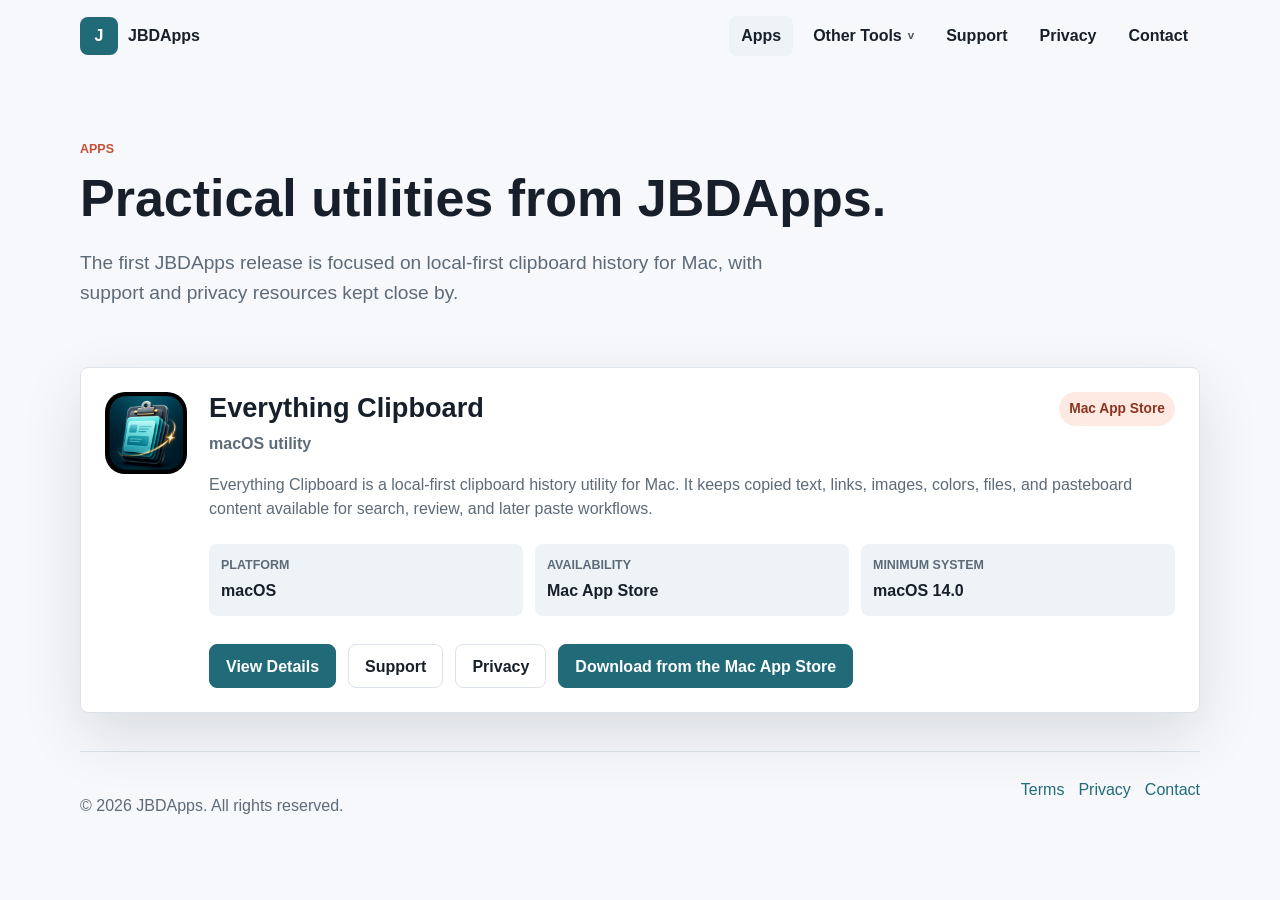
==== apps/index.html @ 42ae0c0b "Add Everything Clipboard App Store links" ====
<!doctype html>
<html lang="en">
  <head>
    <meta charset="utf-8">
    <meta name="viewport" content="width=device-width, initial-scale=1">
    <title>Apps | JBDApps</title>
    <meta name="description" content="Explore JBDApps software, including Everything Clipboard for macOS.">
    <link rel="canonical" href="https://jbdapps.com/apps/">
    <meta property="og:site_name" content="JBDApps">
    <meta property="og:type" content="website">
    <meta property="og:title" content="Apps | JBDApps">
    <meta property="og:description" content="Explore JBDApps software, including Everything Clipboard for macOS.">
    <meta property="og:url" content="https://jbdapps.com/apps/">
    <meta property="og:image" content="https://jbdapps.com/assets/images/everything-clipboard/raw-main-window.png">
    <meta name="twitter:card" content="summary_large_image">
    <meta name="twitter:title" content="Apps | JBDApps">
    <meta name="twitter:description" content="Explore JBDApps software, including Everything Clipboard for macOS.">
    <meta name="twitter:image" content="https://jbdapps.com/assets/images/everything-clipboard/raw-main-window.png">
    <link rel="apple-touch-icon" href="/assets/images/apple-touch-icon.png">
    <link rel="manifest" href="/site.webmanifest">
    <link rel="icon" href="/assets/images/favicon.png" type="image/png">
    <link rel="stylesheet" href="/assets/css/styles.css?v=20260701-polish-local">
  </head>
  <body>
    <header class="site-header">
      <a class="brand" href="/"><span class="brand-mark" aria-hidden="true">J</span><span>JBDApps</span></a>
      <button class="nav-toggle" type="button" aria-expanded="false" aria-controls="site-nav"><span class="nav-toggle-bars" aria-hidden="true"></span><span class="visually-hidden">Menu</span></button>
      <nav class="site-nav" id="site-nav" aria-label="Primary navigation">
        <a href="/apps/" aria-current="page">Apps</a>
        <div class="nav-dropdown">
          <button class="nav-dropdown-trigger" type="button" aria-expanded="false">
            Other Tools
          </button>
          <div class="nav-dropdown-panel" aria-label="Other tools submenu">
            <a href="/other-tools/">AppleScript</a>
          </div>
        </div>
        <a href="/support/">Support</a>
        <a href="/privacy/">Privacy</a>
        <a href="/contact/">Contact</a>
      </nav>
    </header>

    <main>
      <section class="page-heading compact-heading">
        <p class="eyebrow">Apps</p>
        <h1>Practical utilities from JBDApps.</h1>
        <p class="lead">The first JBDApps release is focused on local-first clipboard history for Mac, with support and privacy resources kept close by.</p>
      </section>

      <section class="section app-list" aria-label="App listings">
        <article class="app-card">
          <img src="/assets/images/everything-clipboard-icon.png" alt="Everything Clipboard app icon" class="app-icon" width="82" height="82">
          <div class="app-card-body">
            <div class="app-card-heading">
              <div>
                <h2><a href="/apps/everything-clipboard/">Everything Clipboard</a></h2>
                <p class="platform">macOS utility</p>
              </div>
              <span class="status-pill">Mac App Store</span>
            </div>
            <p>Everything Clipboard is a local-first clipboard history utility for Mac. It keeps copied text, links, images, colors, files, and pasteboard content available for search, review, and later paste workflows.</p>
            <dl class="metadata">
              <div><dt>Platform</dt><dd>macOS</dd></div>
              <div><dt>Availability</dt><dd>Mac App Store</dd></div>
              <div><dt>Minimum system</dt><dd>macOS 14.0</dd></div>
            </dl>
            <div class="card-actions">
              <a class="button primary" href="/apps/everything-clipboard/">View Details</a>
              <a class="button secondary" href="/support/">Support</a>
              <a class="button secondary" href="/privacy/">Privacy</a>
              <a class="button primary" href="https://apps.apple.com/us/app/everything-clipboard/id6784394264?mt=12">Download from the Mac App Store</a>
            </div>
          </div>
        </article>
      </section>
    </main>

    <footer class="site-footer">
      <p>&copy; 2026 JBDApps. All rights reserved.</p>
      <div><a href="/terms/">Terms</a><a href="/privacy/">Privacy</a><a href="/contact/">Contact</a></div>
    </footer>
    <script src="/assets/js/main.js?v=20260701-polish-local"></script>
  </body>
</html>
---- assets/css/styles.css ----
:root {
  color-scheme: light dark;
  --bg: #f7f8fb;
  --surface: #ffffff;
  --surface-strong: #eef3f8;
  --text: #17202a;
  --muted: #5d6b78;
  --line: #dce3ea;
  --brand: #216b78;
  --brand-strong: #164e5a;
  --accent: #c64f35;
  --accent-soft: #ffe9e3;
  --shadow: 0 22px 60px rgba(20, 35, 45, 0.13);
  --radius: 8px;
  --max: 1120px;
}

* {
  box-sizing: border-box;
}

html {
  min-width: 320px;
  text-size-adjust: 100%;
}

body {
  margin: 0;
  background: var(--bg);
  color: var(--text);
  font-family: -apple-system, BlinkMacSystemFont, "Segoe UI", sans-serif;
  line-height: 1.55;
}

a {
  color: var(--brand);
  text-decoration: none;
}

a:hover {
  text-decoration: underline;
}

img {
  max-width: 100%;
  display: block;
}

.site-header,
.site-footer {
  width: min(var(--max), calc(100% - 32px));
  margin: 0 auto;
}

.site-header {
  min-height: 72px;
  display: flex;
  align-items: center;
  justify-content: space-between;
  gap: 24px;
}

.brand {
  display: inline-flex;
  align-items: center;
  gap: 10px;
  color: var(--text);
  font-weight: 700;
}

.brand:hover {
  text-decoration: none;
}

.brand-mark,
.card-icon,
.app-icon.placeholder {
  display: inline-grid;
  place-items: center;
  width: 38px;
  height: 38px;
  border-radius: var(--radius);
  background: var(--brand);
  color: #fff;
  font-weight: 800;
}

.site-nav {
  display: flex;
  align-items: center;
  gap: 8px;
}

.nav-dropdown {
  display: inline-flex;
  align-items: center;
  position: relative;
}

.nav-dropdown-trigger {
  border: 0;
  background: transparent;
  display: inline-flex;
  align-items: center;
  gap: 6px;
  min-height: 40px;
  padding: 8px 12px;
  border-radius: var(--radius);
  color: var(--text);
  font: inherit;
  font-weight: 600;
  line-height: 1.55;
  cursor: pointer;
  user-select: none;
}

.nav-dropdown-trigger::after {
  content: "v";
  font-size: 0.72em;
  line-height: 1;
  opacity: 0.75;
}

.nav-dropdown-trigger:hover,
.nav-dropdown-trigger:focus-visible,
.nav-dropdown.is-open .nav-dropdown-trigger,
.nav-dropdown:focus-within .nav-dropdown-trigger {
  background: var(--surface-strong);
  text-decoration: none;
}

.nav-dropdown-panel {
  position: absolute;
  top: calc(100% + 10px);
  left: 0;
  display: none;
  min-width: 220px;
  padding: 10px;
  border: 1px solid var(--line);
  border-radius: var(--radius);
  background: var(--surface);
  box-shadow: var(--shadow);
  z-index: 10;
}

.nav-dropdown:hover .nav-dropdown-panel,
.nav-dropdown:focus-within .nav-dropdown-panel,
.nav-dropdown.is-open .nav-dropdown-panel {
  display: grid;
}

.nav-dropdown-panel a {
  padding: 10px 12px;
  border-radius: var(--radius);
  color: var(--text);
  font-weight: 600;
  white-space: nowrap;
}

.nav-dropdown-panel a:hover,
.nav-dropdown-panel a[aria-current="page"] {
  background: var(--surface-strong);
  text-decoration: none;
}

.site-nav a {
  color: var(--text);
  padding: 8px 12px;
  border-radius: var(--radius);
  font-weight: 600;
}

.site-nav a:hover,
.site-nav a[aria-current="page"] {
  background: var(--surface-strong);
  text-decoration: none;
}

.nav-toggle {
  display: none;
}

.hero,
.page-heading,
.section,
.legal-page {
  width: min(var(--max), calc(100% - 32px));
  margin: 0 auto;
}

.hero {
  min-height: min(720px, calc(100vh - 72px));
  display: grid;
  grid-template-columns: minmax(0, 1fr) minmax(320px, 0.86fr);
  align-items: center;
  gap: 48px;
  padding: 76px 0 48px;
}

.hero h1,
.page-heading h1 {
  margin: 0;
  max-width: 780px;
  font-size: clamp(2.5rem, 8vw, 5.5rem);
  line-height: 0.98;
  letter-spacing: 0;
}

.lead {
  max-width: 720px;
  margin: 22px 0 0;
  color: var(--muted);
  font-size: 1.2rem;
}

.eyebrow {
  margin: 0 0 12px;
  color: var(--accent);
  font-size: 0.78rem;
  font-weight: 800;
  letter-spacing: 0;
  text-transform: uppercase;
}

.hero-actions,
.card-actions {
  display: flex;
  flex-wrap: wrap;
  gap: 12px;
  margin-top: 28px;
}

.button {
  display: inline-flex;
  align-items: center;
  justify-content: center;
  min-height: 44px;
  padding: 10px 16px;
  border-radius: var(--radius);
  border: 1px solid var(--line);
  font-weight: 700;
  line-height: 1.2;
}

.button:hover {
  text-decoration: none;
}

.button.primary {
  border-color: var(--brand);
  background: var(--brand);
  color: #fff;
}

.button.secondary {
  background: var(--surface);
  color: var(--text);
}

.button.disabled {
  color: var(--muted);
  background: var(--surface-strong);
}

.hero-visual {
  display: flex;
  justify-content: center;
}

.device-panel,
.feature-card,
.app-card,
.contact-panel,
.note-box,
.faq details,
.callout {
  border: 1px solid var(--line);
  border-radius: var(--radius);
  background: var(--surface);
  box-shadow: var(--shadow);
}

.device-panel {
  width: min(100%, 430px);
  padding: 18px;
}

.panel-topline {
  display: flex;
  gap: 7px;
  padding-bottom: 26px;
}

.panel-topline span {
  width: 11px;
  height: 11px;
  border-radius: 999px;
  background: var(--line);
}

.panel-content {
  display: flex;
  align-items: center;
  gap: 18px;
  padding: 28px;
  border-radius: var(--radius);
  background: linear-gradient(135deg, #f5fbfc, #fff4ef);
}

.preview-icon,
.app-icon {
  width: 82px;
  height: 82px;
  border-radius: 20px;
  object-fit: cover;
}

.panel-title {
  margin: 0;
  font-size: 1.3rem;
  font-weight: 800;
}

.panel-subtitle {
  margin: 4px 0 0;
  color: var(--muted);
}

.panel-list {
  display: grid;
  gap: 10px;
  margin-top: 18px;
}

.panel-list span {
  padding: 12px;
  border-radius: var(--radius);
  background: var(--surface-strong);
  font-weight: 700;
}

.section {
  padding: 38px 0;
}

.intro-grid,
.two-column {
  display: grid;
  grid-template-columns: repeat(3, minmax(0, 1fr));
  gap: 18px;
}

.two-column {
  grid-template-columns: repeat(2, minmax(0, 1fr));
}

.feature-card {
  display: block;
  padding: 24px;
  color: var(--text);
}

.feature-card:hover {
  transform: translateY(-2px);
  text-decoration: none;
}

.feature-card h2,
.app-card h2,
.contact-panel h2,
.note-box h2,
.faq h2,
.callout h2,
.legal-page h2 {
  margin: 14px 0 8px;
  line-height: 1.15;
  letter-spacing: 0;
}

.feature-card p,
.app-card p,
.contact-panel p,
.note-box p,
.legal-page p {
  color: var(--muted);
}

.callout {
  display: flex;
  align-items: center;
  justify-content: space-between;
  gap: 24px;
  padding: 28px;
  margin-bottom: 42px;
}

.callout h2 {
  max-width: 820px;
  margin: 0;
  font-size: clamp(1.4rem, 4vw, 2.2rem);
}

.page-heading {
  padding: 68px 0 22px;
}

.compact-heading h1 {
  max-width: none;
  font-size: clamp(2rem, 4.2vw, 3.25rem);
  line-height: 1.05;
}

.app-list {
  display: grid;
  gap: 18px;
}

.app-card {
  display: grid;
  grid-template-columns: auto minmax(0, 1fr);
  gap: 22px;
  padding: 24px;
}

.app-card.muted {
  box-shadow: none;
}

.app-card-heading {
  display: flex;
  align-items: flex-start;
  justify-content: space-between;
  gap: 18px;
}

.app-card h2 {
  margin-top: 0;
  font-size: 1.7rem;
}

.app-card h2 a {
  color: var(--text);
}

.app-card h2 a:hover {
  color: var(--brand);
}

.platform {
  margin: 0;
  font-weight: 700;
}

.status-pill {
  display: inline-flex;
  align-items: center;
  min-height: 32px;
  padding: 6px 10px;
  border-radius: 999px;
  background: var(--accent-soft);
  color: #89351f;
  font-size: 0.86rem;
  font-weight: 800;
  white-space: nowrap;
}

.metadata {
  display: grid;
  grid-template-columns: repeat(3, minmax(0, 1fr));
  gap: 12px;
  margin: 22px 0 0;
}

.metadata div {
  padding: 12px;
  border-radius: var(--radius);
  background: var(--surface-strong);
}

.metadata dt {
  color: var(--muted);
  font-size: 0.78rem;
  font-weight: 800;
  text-transform: uppercase;
}

.metadata dd {
  margin: 4px 0 0;
  font-weight: 700;
}

.check-list {
  padding-left: 20px;
}

.check-list li {
  margin: 7px 0;
}

.faq {
  display: grid;
  gap: 12px;
}

.faq details {
  padding: 18px;
  box-shadow: none;
}

.faq summary {
  cursor: pointer;
  font-weight: 800;
}

.contact-panel {
  display: grid;
  grid-template-columns: 1.1fr 0.9fr;
  gap: 18px;
  padding: 28px;
}

.email-link {
  overflow-wrap: anywhere;
  font-size: clamp(1.45rem, 6vw, 2.6rem);
  font-weight: 800;
}

.note-box {
  padding: 20px;
  box-shadow: none;
  background: var(--surface-strong);
}

.legal-page {
  max-width: 860px;
  padding: 68px 0;
}

.legal-page h1 {
  margin: 0;
  font-size: clamp(2.2rem, 7vw, 4rem);
  line-height: 1;
}

.legal-page h2 {
  margin-top: 34px;
}

.app-hero {
  width: min(var(--max), calc(100% - 32px));
  margin: 0 auto;
  display: grid;
  grid-template-columns: minmax(0, 1.1fr) minmax(300px, 0.9fr);
  align-items: center;
  gap: 48px;
  padding: 68px 0 40px;
}

.app-hero h1 {
  margin: 0;
  max-width: 760px;
  font-size: clamp(3rem, 8vw, 6.25rem);
  line-height: 0.95;
  letter-spacing: 0;
}

.app-hero-media {
  display: grid;
  gap: 22px;
  justify-items: center;
}

.product-icon {
  width: min(190px, 52vw);
  height: min(190px, 52vw);
  aspect-ratio: 1;
  border-radius: 42px;
  object-fit: cover;
  box-shadow: var(--shadow);
}

.app-facts {
  width: 100%;
  display: grid;
  grid-template-columns: repeat(2, minmax(0, 1fr));
  gap: 12px;
  margin: 0;
}

.app-facts div {
  border: 1px solid var(--line);
  border-radius: var(--radius);
  background: var(--surface);
}

.app-facts div {
  padding: 14px;
}

.app-facts dt {
  color: var(--muted);
  font-size: 0.78rem;
  font-weight: 800;
  text-transform: uppercase;
}

.app-facts dd {
  margin: 4px 0 0;
  font-weight: 800;
}

.section-heading {
  margin-bottom: 20px;
}

.section-heading h2,
.product-copy h2,
.feature-panel h2 {
  margin: 0;
  max-width: 780px;
  font-size: clamp(1.8rem, 5vw, 3rem);
  line-height: 1.05;
  letter-spacing: 0;
}

.screenshot-carousel {
  border: 1px solid var(--line);
  border-radius: var(--radius);
  background: var(--surface);
  box-shadow: var(--shadow);
  overflow: hidden;
}

.carousel-viewport {
  position: relative;
  background: var(--surface-strong);
}

.carousel-image-button {
  display: block;
  width: 100%;
  padding: 0;
  border: 0;
  background: transparent;
  cursor: zoom-in;
}

.carousel-image-button:focus-visible {
  outline: 3px solid var(--brand);
  outline-offset: -6px;
}

.carousel-image-button img {
  width: 100%;
  aspect-ratio: 16 / 5;
  object-fit: contain;
}

.carousel-control {
  position: absolute;
  top: 50%;
  display: inline-grid;
  place-items: center;
  width: 46px;
  height: 46px;
  border: 1px solid color-mix(in srgb, var(--surface) 70%, transparent);
  border-radius: 999px;
  background: color-mix(in srgb, var(--surface) 88%, transparent);
  color: var(--text);
  font: inherit;
  font-size: 2rem;
  font-weight: 700;
  line-height: 1;
  box-shadow: 0 12px 30px rgba(0, 0, 0, 0.18);
  cursor: pointer;
  transform: translateY(-50%);
}

.carousel-control:hover,
.carousel-control:focus-visible {
  background: var(--surface);
}

.carousel-control.previous {
  left: 16px;
}

.carousel-control.next {
  right: 16px;
}

.carousel-copy {
  padding: 16px 18px 8px;
}

.carousel-count {
  margin: 0 0 6px;
  color: var(--accent);
  font-size: 0.78rem;
  font-weight: 800;
  text-transform: uppercase;
}

.carousel-caption {
  min-height: 3.1em;
  margin: 0;
  color: var(--muted);
  font-weight: 700;
}

.carousel-dots {
  display: flex;
  flex-wrap: wrap;
  gap: 8px;
  padding: 12px 18px 18px;
}

.carousel-dots button {
  width: 12px;
  height: 12px;
  padding: 0;
  border: 0;
  border-radius: 999px;
  background: var(--line);
  cursor: pointer;
}

.carousel-dots button[aria-current="true"] {
  width: 32px;
  background: var(--brand);
}

.lightbox[hidden] {
  display: none;
}

.lightbox {
  position: fixed;
  inset: 0;
  z-index: 100;
  display: grid;
  place-items: center;
  padding: 24px;
  background: rgba(0, 0, 0, 0.78);
}

.lightbox-panel {
  position: relative;
  width: min(1200px, 100%);
  max-height: calc(100vh - 48px);
  display: grid;
  gap: 12px;
}

.lightbox-panel img {
  width: 100%;
  max-height: calc(100vh - 130px);
  object-fit: contain;
  border-radius: var(--radius);
  background: #000;
  box-shadow: 0 28px 80px rgba(0, 0, 0, 0.42);
}

.lightbox-panel p {
  margin: 0;
  color: #fff;
  font-weight: 700;
}

.lightbox-close {
  justify-self: end;
  display: inline-grid;
  place-items: center;
  width: 44px;
  height: 44px;
  border: 1px solid rgba(255, 255, 255, 0.45);
  border-radius: 999px;
  background: rgba(0, 0, 0, 0.46);
  color: #fff;
  font: inherit;
  font-size: 1.9rem;
  line-height: 1;
  cursor: pointer;
}

.product-copy,
.feature-panel {
  display: grid;
  gap: 24px;
}

.copy-columns,
.feature-list-grid {
  display: grid;
  grid-template-columns: repeat(2, minmax(0, 1fr));
  gap: 24px;
}

.copy-columns p {
  margin: 0;
  color: var(--muted);
  font-size: 1.08rem;
}

.feature-list-grid .check-list {
  margin: 0;
}

.product-sections .feature-card:hover {
  transform: none;
}

.effective-date {
  font-weight: 800;
}

.site-footer {
  display: flex;
  justify-content: space-between;
  gap: 20px;
  padding: 26px 0 36px;
  border-top: 1px solid var(--line);
  color: var(--muted);
}

.site-footer div {
  display: flex;
  gap: 14px;
}

.visually-hidden {
  position: absolute;
  width: 1px;
  height: 1px;
  padding: 0;
  margin: -1px;
  overflow: hidden;
  clip: rect(0, 0, 0, 0);
  white-space: nowrap;
  border: 0;
}

@media (max-width: 760px) {
  .site-header {
    min-height: 64px;
    position: relative;
  }

  .nav-toggle {
    display: inline-grid;
    place-items: center;
    width: 44px;
    height: 44px;
    border: 1px solid var(--line);
    border-radius: var(--radius);
    background: var(--surface);
  }

  .nav-toggle-bars,
  .nav-toggle-bars::before,
  .nav-toggle-bars::after {
    display: block;
    width: 18px;
    height: 2px;
    background: var(--text);
    content: "";
  }

  .nav-toggle-bars::before {
    transform: translateY(-6px);
  }

  .nav-toggle-bars::after {
    transform: translateY(4px);
  }

  .site-nav {
    position: absolute;
    top: 58px;
    right: 0;
    left: 0;
    display: none;
    flex-direction: column;
    align-items: stretch;
    padding: 10px;
    border: 1px solid var(--line);
    border-radius: var(--radius);
    background: var(--surface);
    box-shadow: var(--shadow);
    z-index: 5;
  }

  .site-nav.is-open {
    display: flex;
  }

  .nav-dropdown {
    display: block;
    width: 100%;
  }

  .nav-dropdown-trigger {
    width: 100%;
    justify-content: space-between;
  }

  .nav-dropdown-panel {
    position: static;
    min-width: 0;
    margin-top: 8px;
    padding: 8px;
    box-shadow: none;
  }

  .hero,
  .app-hero,
  .intro-grid,
  .two-column,
  .contact-panel,
  .copy-columns,
  .feature-list-grid {
    grid-template-columns: 1fr;
  }

  .app-hero {
    gap: 30px;
    padding-top: 38px;
  }

  .app-facts {
    grid-template-columns: 1fr;
  }

  .hero {
    min-height: auto;
    gap: 34px;
    padding-top: 38px;
  }

  .app-card,
  .app-card-heading,
  .callout,
  .site-footer {
    display: block;
  }

  .app-icon {
    margin-bottom: 18px;
  }

  .metadata {
    grid-template-columns: 1fr;
  }

  .status-pill,
  .callout .button {
    margin-top: 14px;
  }

  .carousel-control {
    width: 40px;
    height: 40px;
    font-size: 1.7rem;
  }

  .carousel-control.previous {
    left: 10px;
  }

  .carousel-control.next {
    right: 10px;
  }

  .carousel-caption {
    min-height: 4.65em;
  }

  .lightbox {
    padding: 14px;
  }

  .site-footer div {
    margin-top: 10px;
  }
}

@media (prefers-reduced-motion: reduce) {
  *,
  *::before,
  *::after {
    scroll-behavior: auto !important;
  }

  .feature-card:hover {
    transform: none;
  }
}

@media (prefers-color-scheme: dark) {
  :root {
    --bg: #121619;
    --surface: #1b2227;
    --surface-strong: #263038;
    --text: #f2f6f8;
    --muted: #b3c0c9;
    --line: #34414a;
    --brand: #6db8c7;
    --brand-strong: #92d5e0;
    --accent: #ffad8e;
    --accent-soft: #4c2a22;
    --shadow: 0 22px 60px rgba(0, 0, 0, 0.28);
  }

  .button.primary {
    color: #102024;
  }

  .panel-content {
    background: linear-gradient(135deg, #243640, #3a2822);
  }

  .status-pill {
    color: #ffd7ca;
  }
}
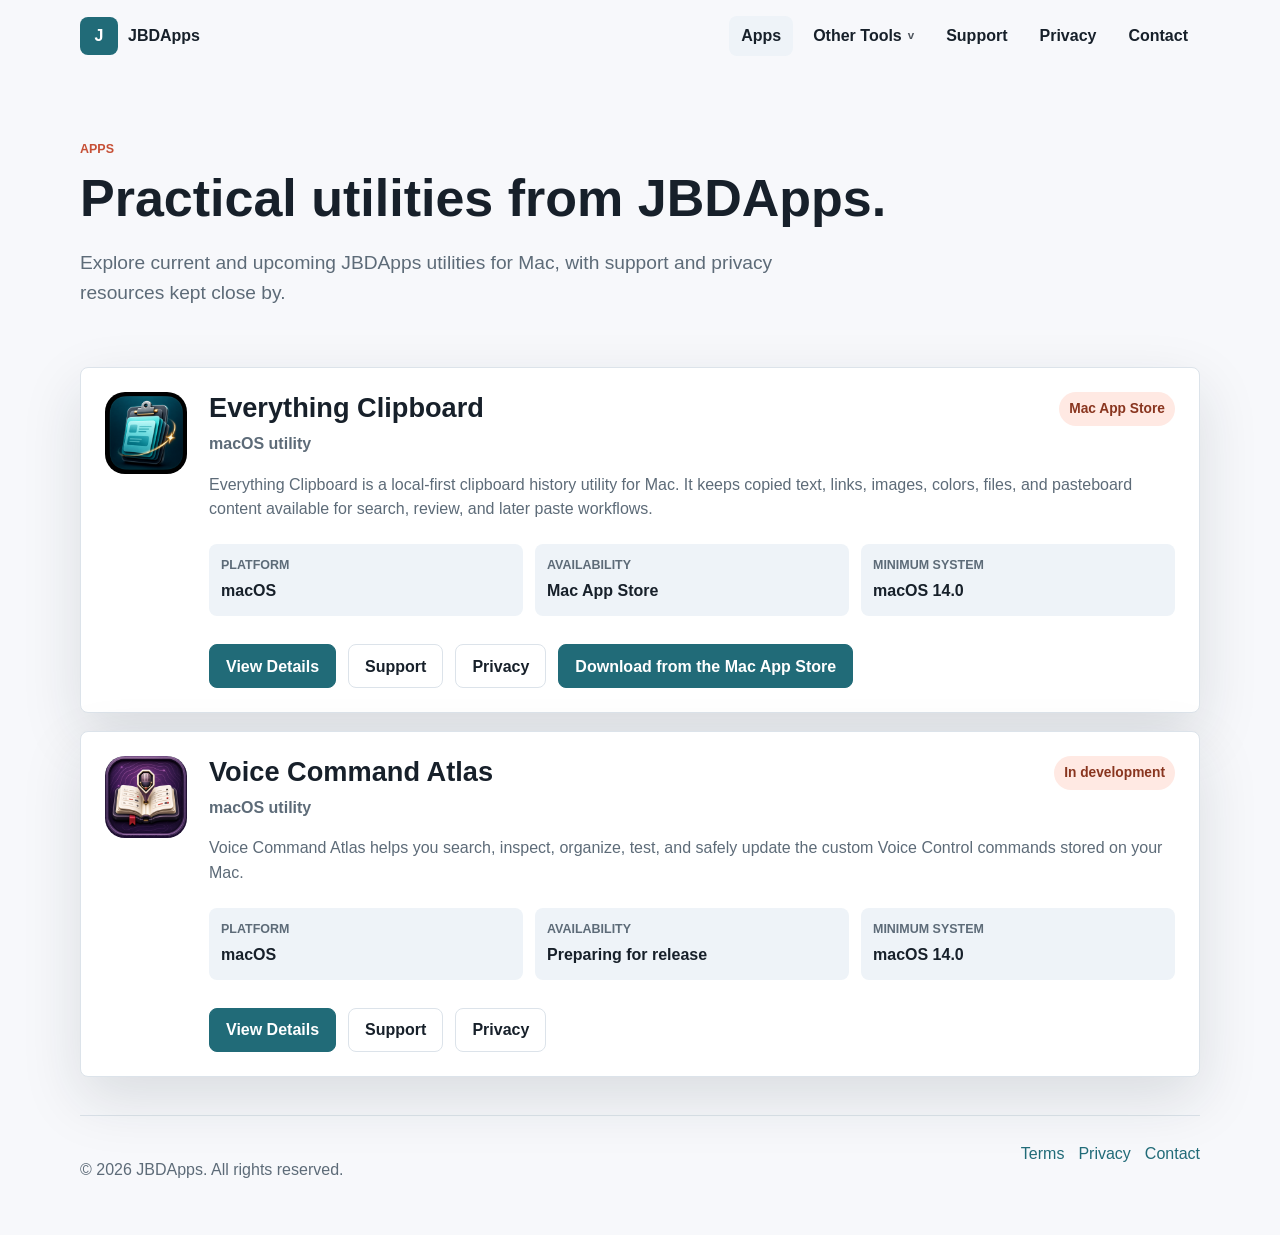
==== commit b15912f5: "Add Voice Command Atlas app page" ====
--- a/apps/index.html
+++ b/apps/index.html
@@ -4,17 +4,17 @@
     <meta charset="utf-8">
     <meta name="viewport" content="width=device-width, initial-scale=1">
     <title>Apps | JBDApps</title>
-    <meta name="description" content="Explore JBDApps software, including Everything Clipboard for macOS.">
+    <meta name="description" content="Explore JBDApps software, including Everything Clipboard and Voice Command Atlas for macOS.">
     <link rel="canonical" href="https://jbdapps.com/apps/">
     <meta property="og:site_name" content="JBDApps">
     <meta property="og:type" content="website">
     <meta property="og:title" content="Apps | JBDApps">
-    <meta property="og:description" content="Explore JBDApps software, including Everything Clipboard for macOS.">
+    <meta property="og:description" content="Explore JBDApps software, including Everything Clipboard and Voice Command Atlas for macOS.">
     <meta property="og:url" content="https://jbdapps.com/apps/">
     <meta property="og:image" content="https://jbdapps.com/assets/images/everything-clipboard/raw-main-window.png">
     <meta name="twitter:card" content="summary_large_image">
     <meta name="twitter:title" content="Apps | JBDApps">
-    <meta name="twitter:description" content="Explore JBDApps software, including Everything Clipboard for macOS.">
+    <meta name="twitter:description" content="Explore JBDApps software, including Everything Clipboard and Voice Command Atlas for macOS.">
     <meta name="twitter:image" content="https://jbdapps.com/assets/images/everything-clipboard/raw-main-window.png">
     <link rel="apple-touch-icon" href="/assets/images/apple-touch-icon.png">
     <link rel="manifest" href="/site.webmanifest">
@@ -45,7 +45,7 @@
       <section class="page-heading compact-heading">
         <p class="eyebrow">Apps</p>
         <h1>Practical utilities from JBDApps.</h1>
-        <p class="lead">The first JBDApps release is focused on local-first clipboard history for Mac, with support and privacy resources kept close by.</p>
+        <p class="lead">Explore current and upcoming JBDApps utilities for Mac, with support and privacy resources kept close by.</p>
       </section>
 
       <section class="section app-list" aria-label="App listings">
@@ -73,6 +73,29 @@
             </div>
           </div>
         </article>
+        <article class="app-card">
+          <img src="/assets/images/voice-command-atlas-icon.png" alt="Voice Command Atlas app icon" class="app-icon" width="82" height="82">
+          <div class="app-card-body">
+            <div class="app-card-heading">
+              <div>
+                <h2><a href="/apps/voice-command-atlas/">Voice Command Atlas</a></h2>
+                <p class="platform">macOS utility</p>
+              </div>
+              <span class="status-pill">In development</span>
+            </div>
+            <p>Voice Command Atlas helps you search, inspect, organize, test, and safely update the custom Voice Control commands stored on your Mac.</p>
+            <dl class="metadata">
+              <div><dt>Platform</dt><dd>macOS</dd></div>
+              <div><dt>Availability</dt><dd>Preparing for release</dd></div>
+              <div><dt>Minimum system</dt><dd>macOS 14.0</dd></div>
+            </dl>
+            <div class="card-actions">
+              <a class="button primary" href="/apps/voice-command-atlas/">View Details</a>
+              <a class="button secondary" href="/support/">Support</a>
+              <a class="button secondary" href="/privacy/">Privacy</a>
+            </div>
+          </div>
+        </article>
       </section>
     </main>
 
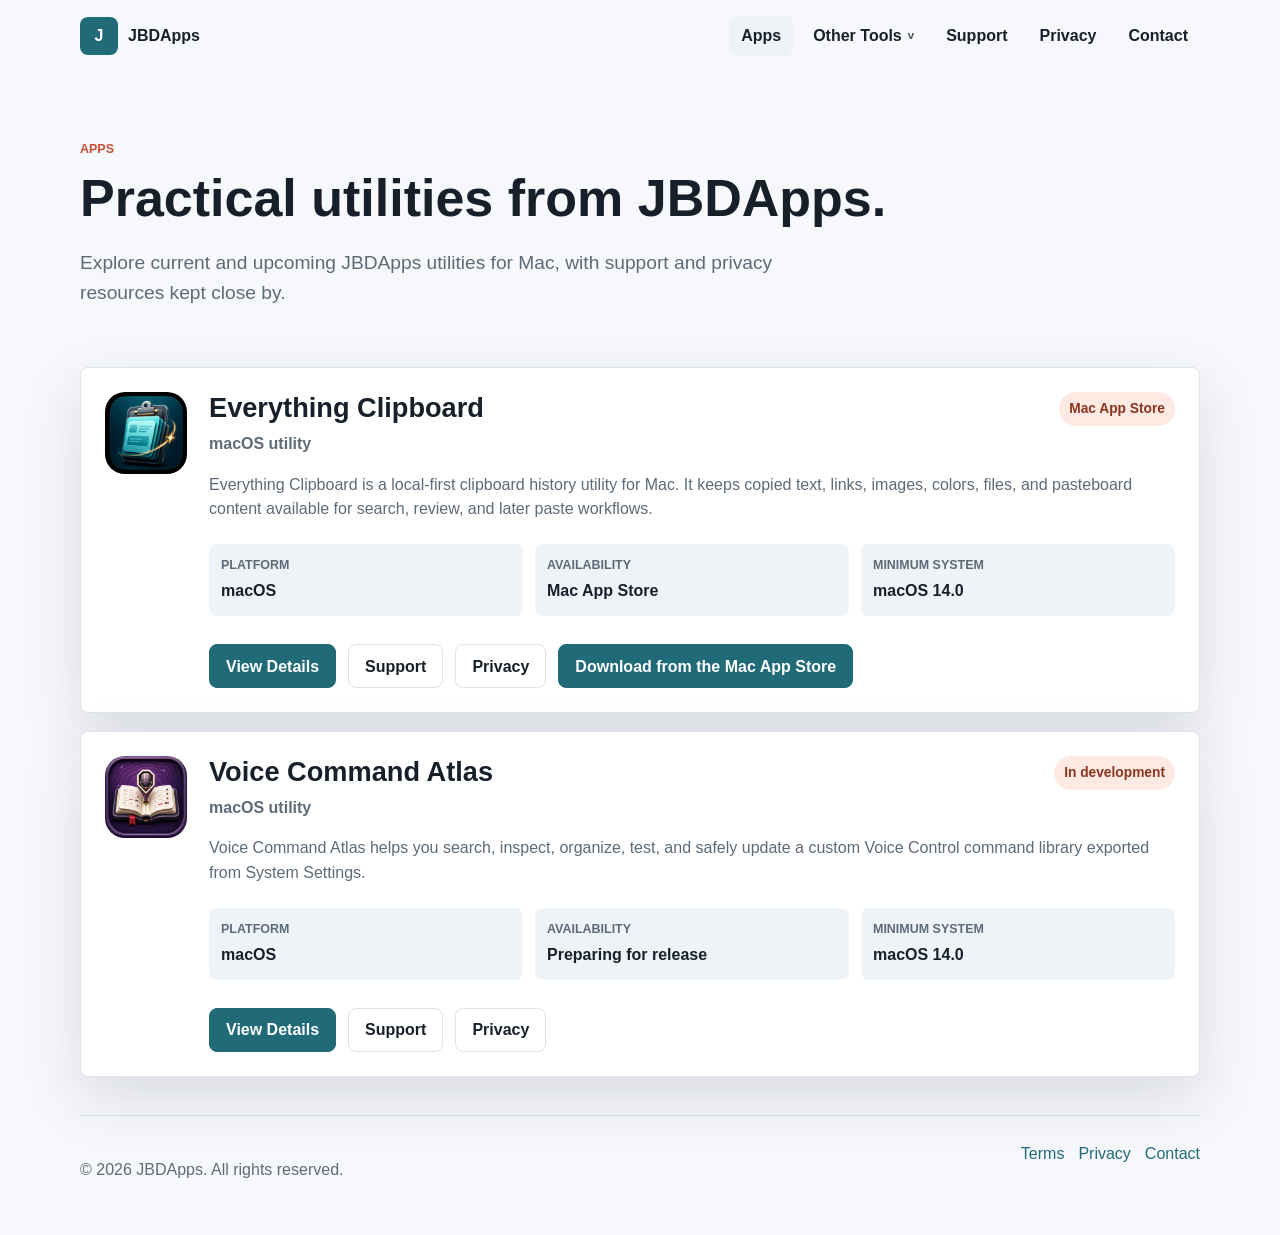
==== commit 6238e2ad: "Correct Voice Command Atlas App Store wording" ====
--- a/apps/index.html
+++ b/apps/index.html
@@ -83,7 +83,7 @@
               </div>
               <span class="status-pill">In development</span>
             </div>
-            <p>Voice Command Atlas helps you search, inspect, organize, test, and safely update the custom Voice Control commands stored on your Mac.</p>
+            <p>Voice Command Atlas helps you search, inspect, organize, test, and safely update a custom Voice Control command library exported from System Settings.</p>
             <dl class="metadata">
               <div><dt>Platform</dt><dd>macOS</dd></div>
               <div><dt>Availability</dt><dd>Preparing for release</dd></div>
--- a/assets/css/styles.css
+++ b/assets/css/styles.css
@@ -197,6 +197,121 @@
   padding: 76px 0 48px;
 }
 
+.home-hero {
+  position: relative;
+  isolation: isolate;
+  min-height: min(700px, calc(100vh - 84px));
+  overflow: hidden;
+  background: #142328;
+  color: #fff;
+}
+
+.home-hero::after {
+  position: absolute;
+  inset: 0;
+  z-index: -1;
+  background:
+    linear-gradient(90deg, rgba(13, 27, 32, 0.96) 0%, rgba(13, 27, 32, 0.78) 43%, rgba(13, 27, 32, 0.36) 100%),
+    linear-gradient(180deg, rgba(13, 27, 32, 0.18) 0%, rgba(13, 27, 32, 0.88) 100%);
+  content: "";
+}
+
+.home-hero-media {
+  position: absolute;
+  inset: 0;
+  z-index: -2;
+  pointer-events: none;
+}
+
+.home-hero-shot {
+  position: absolute;
+  width: min(980px, 72vw);
+  max-width: none;
+  border: 1px solid rgba(255, 255, 255, 0.18);
+  border-radius: var(--radius);
+  box-shadow: 0 34px 90px rgba(0, 0, 0, 0.42);
+  object-fit: cover;
+}
+
+.home-hero-shot-primary {
+  right: max(-110px, -7vw);
+  bottom: 44px;
+}
+
+.home-hero-shot-secondary {
+  right: min(250px, 24vw);
+  bottom: -62px;
+  width: min(650px, 48vw);
+  opacity: 0.9;
+}
+
+.home-hero-inner {
+  position: relative;
+  width: min(var(--max), calc(100% - 32px));
+  margin: 0 auto;
+  padding: 82px 0 48px;
+}
+
+.home-hero h1 {
+  margin: 0;
+  max-width: 620px;
+  font-size: 5.75rem;
+  line-height: 0.95;
+  letter-spacing: 0;
+}
+
+.home-hero .lead {
+  max-width: 610px;
+  color: rgba(255, 255, 255, 0.82);
+}
+
+.home-hero .button.secondary {
+  border-color: rgba(255, 255, 255, 0.34);
+  background: rgba(255, 255, 255, 0.12);
+  color: #fff;
+}
+
+.home-hero-links {
+  display: grid;
+  grid-template-columns: repeat(2, minmax(0, 300px));
+  gap: 12px;
+  margin-top: 48px;
+}
+
+.home-hero-link {
+  display: flex;
+  align-items: center;
+  gap: 12px;
+  min-height: 82px;
+  padding: 14px;
+  border: 1px solid rgba(255, 255, 255, 0.22);
+  border-radius: var(--radius);
+  background: rgba(255, 255, 255, 0.12);
+  color: #fff;
+  backdrop-filter: blur(16px);
+}
+
+.home-hero-link:hover {
+  background: rgba(255, 255, 255, 0.18);
+  text-decoration: none;
+}
+
+.home-hero-link img,
+.home-app-icon {
+  border-radius: 15px;
+  object-fit: cover;
+}
+
+.home-hero-link span {
+  display: grid;
+  gap: 2px;
+}
+
+.home-hero-link small {
+  color: rgba(255, 255, 255, 0.72);
+  font-weight: 700;
+}
+
 .hero h1,
 .page-heading h1 {
   margin: 0;
@@ -341,6 +456,78 @@
 
 .section {
   padding: 38px 0;
+}
+
+.home-showcase {
+  padding-top: 52px;
+}
+
+.home-app-grid,
+.home-routes {
+  display: grid;
+  grid-template-columns: repeat(2, minmax(0, 1fr));
+  gap: 18px;
+}
+
+.home-routes {
+  grid-template-columns: repeat(3, minmax(0, 1fr));
+}
+
+.home-app-card {
+  display: grid;
+  grid-template-rows: auto 1fr;
+  overflow: hidden;
+  border: 1px solid var(--line);
+  border-radius: var(--radius);
+  background: var(--surface);
+  box-shadow: var(--shadow);
+}
+
+.home-app-media {
+  background: var(--surface-strong);
+}
+
+.home-app-media img {
+  width: 100%;
+  aspect-ratio: 16 / 8.4;
+  object-fit: cover;
+  object-position: top center;
+}
+
+.home-app-copy {
+  display: grid;
+  align-content: start;
+  padding: 24px;
+}
+
+.home-app-copy h3 {
+  margin: 4px 0 10px;
+  font-size: 2rem;
+  line-height: 1.08;
+  letter-spacing: 0;
+}
+
+.home-app-copy p:not(.eyebrow) {
+  margin: 0;
+  color: var(--muted);
+}
+
+.home-app-icon {
+  width: 64px;
+  height: 64px;
+  margin-bottom: 18px;
+  box-shadow: 0 12px 28px rgba(20, 35, 45, 0.16);
+}
+
+.home-app-actions {
+  display: flex;
+  flex-wrap: wrap;
+  gap: 12px;
+  margin-top: 24px;
+}
+
+.home-callout {
+  margin-top: 10px;
 }
 
 .intro-grid,
@@ -915,6 +1102,8 @@
   .hero,
   .app-hero,
   .intro-grid,
+  .home-app-grid,
+  .home-routes,
   .two-column,
   .contact-panel,
   .copy-columns,
@@ -935,6 +1124,44 @@
     min-height: auto;
     gap: 34px;
     padding-top: 38px;
+  }
+
+  .home-hero {
+    min-height: auto;
+  }
+
+  .home-hero::after {
+    background:
+      linear-gradient(180deg, rgba(13, 27, 32, 0.9) 0%, rgba(13, 27, 32, 0.72) 48%, rgba(13, 27, 32, 0.94) 100%);
+  }
+
+  .home-hero-inner {
+    padding: 46px 0 34px;
+  }
+
+  .home-hero h1 {
+    font-size: 3.6rem;
+  }
+
+  .home-hero-shot {
+    width: 760px;
+    opacity: 0.52;
+  }
+
+  .home-hero-shot-primary {
+    right: -360px;
+    bottom: 130px;
+  }
+
+  .home-hero-shot-secondary {
+    right: -160px;
+    bottom: -20px;
+    width: 520px;
+  }
+
+  .home-hero-links {
+    grid-template-columns: 1fr;
+    margin-top: 34px;
   }
 
   .app-card,
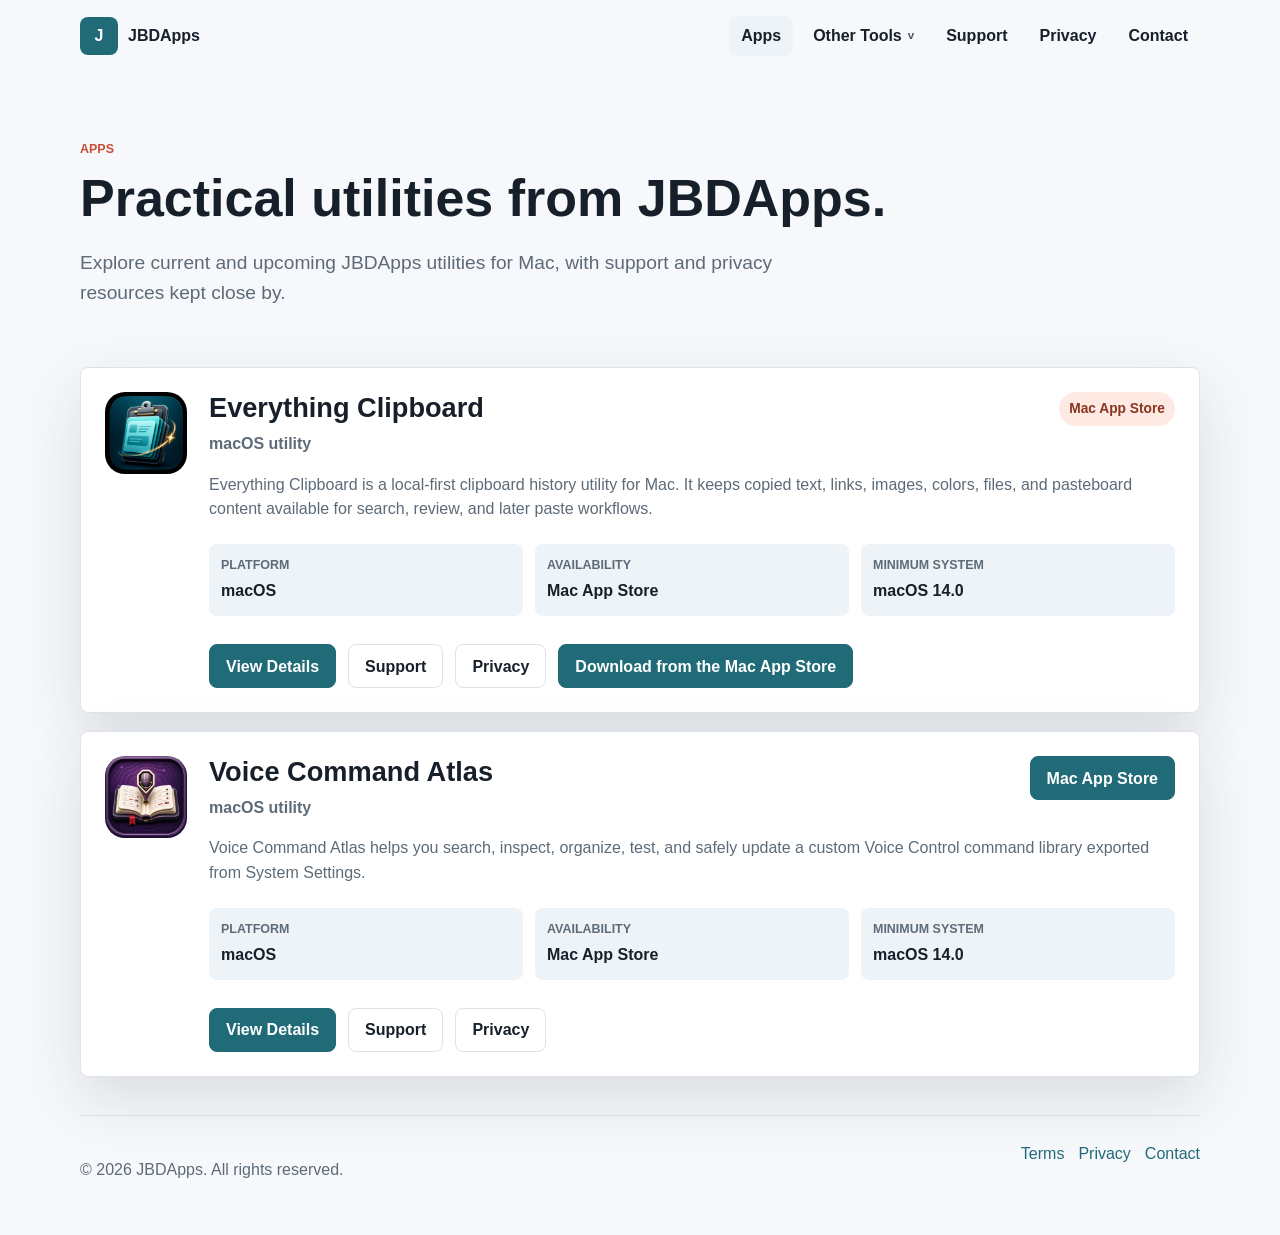
==== commit e99c45b3: "Feature Voice Command Atlas App Store listing" ====
--- a/apps/index.html
+++ b/apps/index.html
@@ -81,12 +81,12 @@
                 <h2><a href="/apps/voice-command-atlas/">Voice Command Atlas</a></h2>
                 <p class="platform">macOS utility</p>
               </div>
-              <span class="status-pill">In development</span>
+              <a class="button primary" href="https://apps.apple.com/us/app/voice-command-atlas/id6789797051?mt=12">Mac App Store</a>
             </div>
             <p>Voice Command Atlas helps you search, inspect, organize, test, and safely update a custom Voice Control command library exported from System Settings.</p>
             <dl class="metadata">
               <div><dt>Platform</dt><dd>macOS</dd></div>
-              <div><dt>Availability</dt><dd>Preparing for release</dd></div>
+              <div><dt>Availability</dt><dd>Mac App Store</dd></div>
               <div><dt>Minimum system</dt><dd>macOS 14.0</dd></div>
             </dl>
             <div class="card-actions">
--- a/assets/css/styles.css
+++ b/assets/css/styles.css
@@ -495,9 +495,18 @@
 }
 
 .home-app-copy {
-  display: grid;
-  align-content: start;
+  display: flex;
+  flex-direction: column;
   padding: 24px;
+}
+
+.home-app-card.voice-command-atlas-card {
+  border-color: #ddcde8;
+  background: #f7f1fb;
+}
+
+.home-app-card.voice-command-atlas-card .home-app-media {
+  background: #eee3f6;
 }
 
 .home-app-copy h3 {
@@ -523,7 +532,8 @@
   display: flex;
   flex-wrap: wrap;
   gap: 12px;
-  margin-top: 24px;
+  margin-top: auto;
+  padding-top: 24px;
 }
 
 .home-callout {
@@ -1249,4 +1259,13 @@
   .status-pill {
     color: #ffd7ca;
   }
-}
+
+  .home-app-card.voice-command-atlas-card {
+    border-color: #59436a;
+    background: #251d2d;
+  }
+
+  .home-app-card.voice-command-atlas-card .home-app-media {
+    background: #211929;
+  }
+}
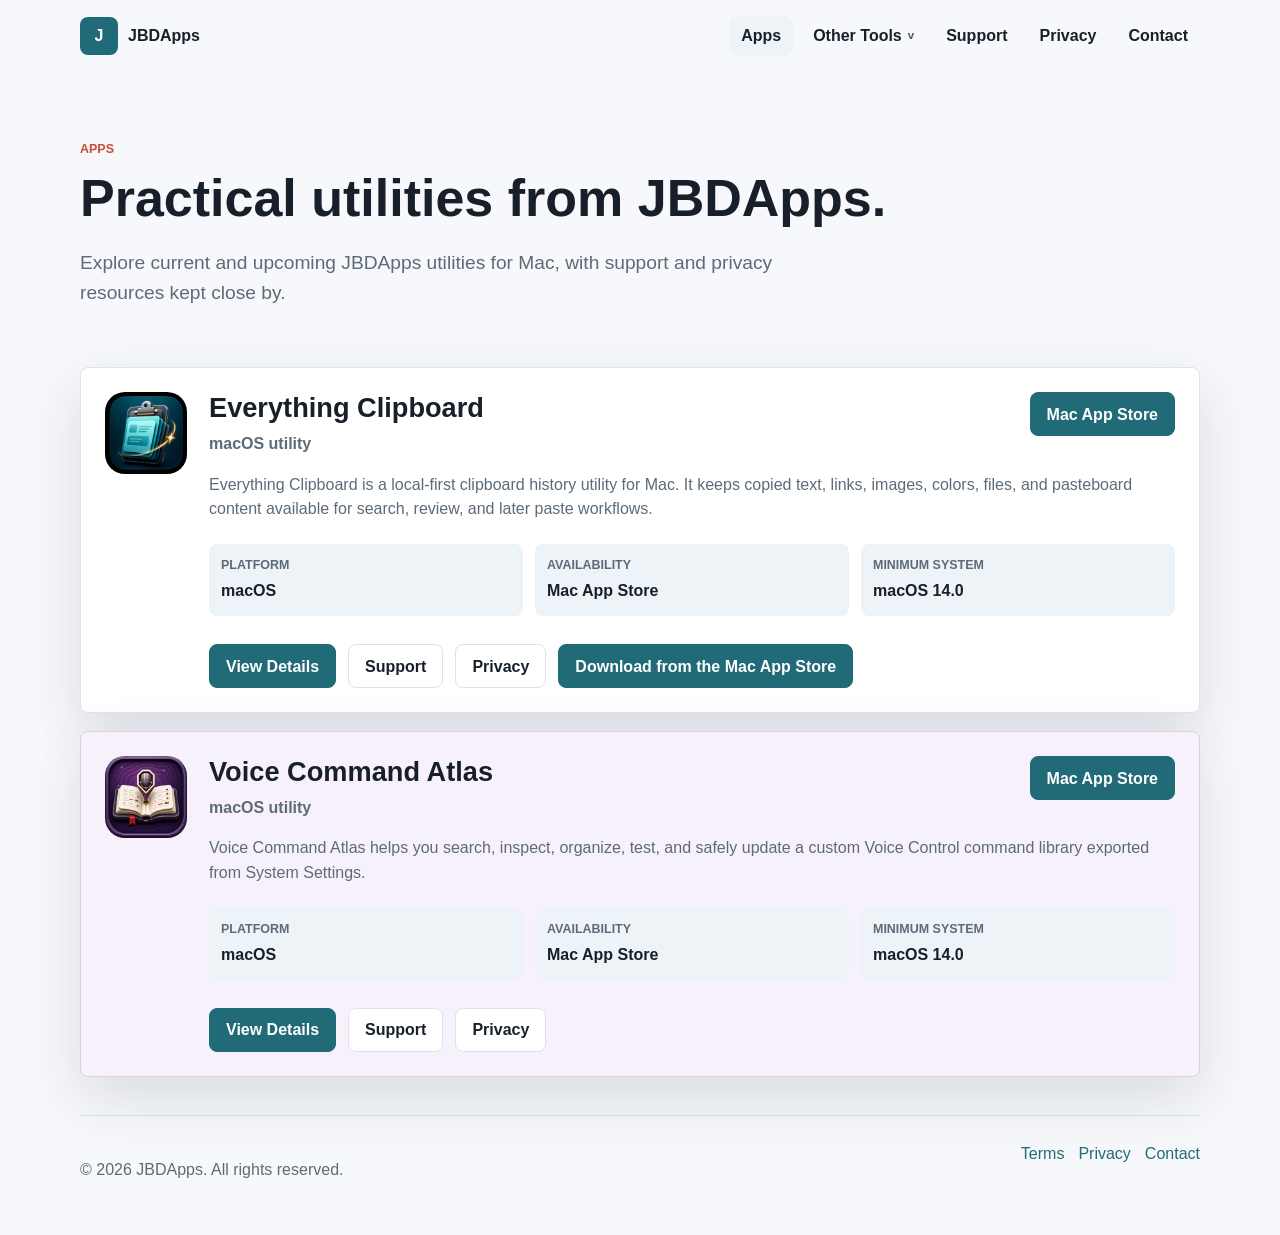
==== commit aae74016: "Open App Store links in new tabs" ====
--- a/apps/index.html
+++ b/apps/index.html
@@ -19,7 +19,7 @@
     <link rel="apple-touch-icon" href="/assets/images/apple-touch-icon.png">
     <link rel="manifest" href="/site.webmanifest">
     <link rel="icon" href="/assets/images/favicon.png" type="image/png">
-    <link rel="stylesheet" href="/assets/css/styles.css?v=20260701-polish-local">
+    <link rel="stylesheet" href="/assets/css/styles.css?v=20260718-app-store-new-tab">
   </head>
   <body>
     <header class="site-header">
@@ -57,7 +57,7 @@
                 <h2><a href="/apps/everything-clipboard/">Everything Clipboard</a></h2>
                 <p class="platform">macOS utility</p>
               </div>
-              <span class="status-pill">Mac App Store</span>
+              <a class="button primary" href="https://apps.apple.com/us/app/everything-clipboard/id6784394264?mt=12" target="_blank" rel="noopener noreferrer">Mac App Store</a>
             </div>
             <p>Everything Clipboard is a local-first clipboard history utility for Mac. It keeps copied text, links, images, colors, files, and pasteboard content available for search, review, and later paste workflows.</p>
             <dl class="metadata">
@@ -69,11 +69,11 @@
               <a class="button primary" href="/apps/everything-clipboard/">View Details</a>
               <a class="button secondary" href="/support/">Support</a>
               <a class="button secondary" href="/privacy/">Privacy</a>
-              <a class="button primary" href="https://apps.apple.com/us/app/everything-clipboard/id6784394264?mt=12">Download from the Mac App Store</a>
+              <a class="button primary" href="https://apps.apple.com/us/app/everything-clipboard/id6784394264?mt=12" target="_blank" rel="noopener noreferrer">Download from the Mac App Store</a>
             </div>
           </div>
         </article>
-        <article class="app-card">
+        <article class="app-card voice-command-atlas-card">
           <img src="/assets/images/voice-command-atlas-icon.png" alt="Voice Command Atlas app icon" class="app-icon" width="82" height="82">
           <div class="app-card-body">
             <div class="app-card-heading">
@@ -81,7 +81,7 @@
                 <h2><a href="/apps/voice-command-atlas/">Voice Command Atlas</a></h2>
                 <p class="platform">macOS utility</p>
               </div>
-              <a class="button primary" href="https://apps.apple.com/us/app/voice-command-atlas/id6789797051?mt=12">Mac App Store</a>
+              <a class="button primary" href="https://apps.apple.com/us/app/voice-command-atlas/id6789797051?mt=12" target="_blank" rel="noopener noreferrer">Mac App Store</a>
             </div>
             <p>Voice Command Atlas helps you search, inspect, organize, test, and safely update a custom Voice Control command library exported from System Settings.</p>
             <dl class="metadata">
--- a/assets/css/styles.css
+++ b/assets/css/styles.css
@@ -617,6 +617,11 @@
   grid-template-columns: auto minmax(0, 1fr);
   gap: 22px;
   padding: 24px;
+}
+
+.app-card.voice-command-atlas-card {
+  border-color: #ddcde8;
+  background: #f7f1fb;
 }
 
 .app-card.muted {
@@ -1265,6 +1270,11 @@
     background: #251d2d;
   }
 
+  .app-card.voice-command-atlas-card {
+    border-color: #59436a;
+    background: #251d2d;
+  }
+
   .home-app-card.voice-command-atlas-card .home-app-media {
     background: #211929;
   }
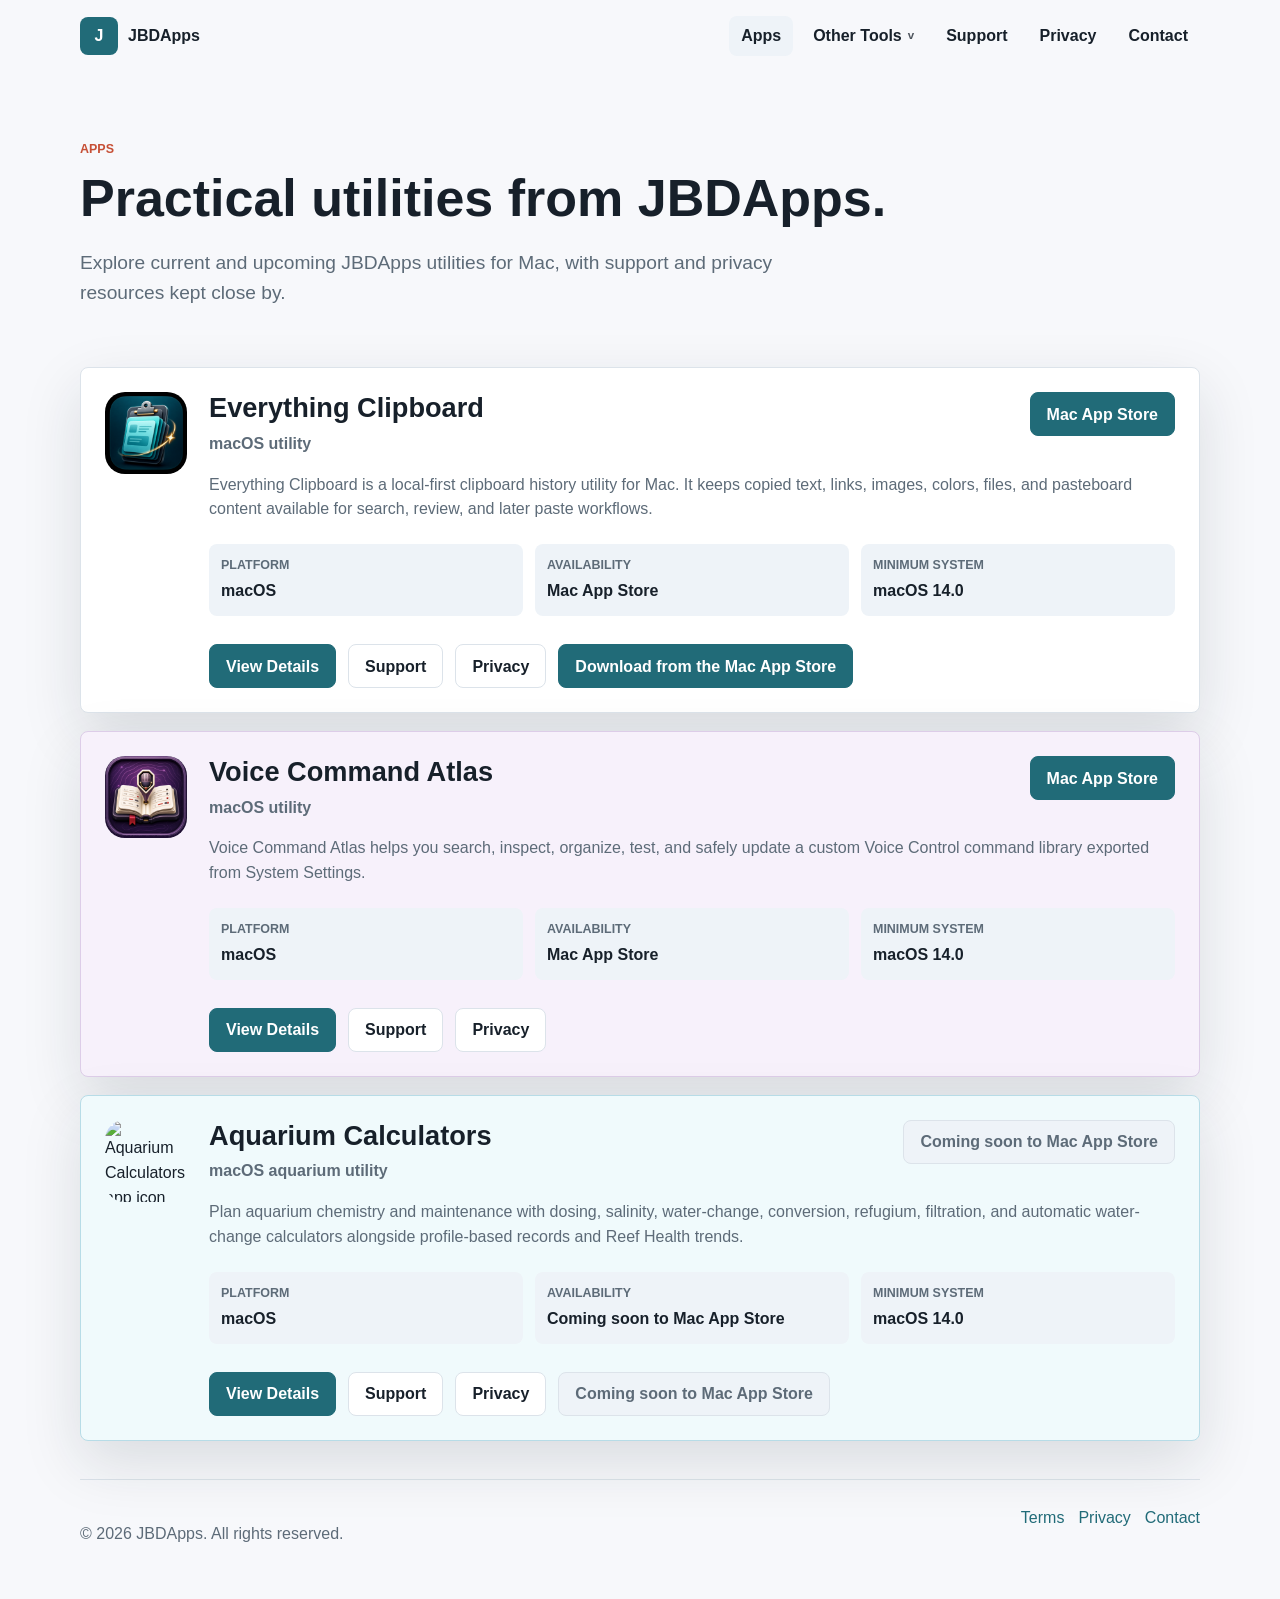
==== commit 6b2a1718: "Add Aquarium Calculators app page" ====
--- a/apps/index.html
+++ b/apps/index.html
@@ -4,22 +4,22 @@
     <meta charset="utf-8">
     <meta name="viewport" content="width=device-width, initial-scale=1">
     <title>Apps | JBDApps</title>
-    <meta name="description" content="Explore JBDApps software, including Everything Clipboard and Voice Command Atlas for macOS.">
+    <meta name="description" content="Explore JBDApps software, including Everything Clipboard, Voice Command Atlas, and Aquarium Calculators for macOS.">
     <link rel="canonical" href="https://jbdapps.com/apps/">
     <meta property="og:site_name" content="JBDApps">
     <meta property="og:type" content="website">
     <meta property="og:title" content="Apps | JBDApps">
-    <meta property="og:description" content="Explore JBDApps software, including Everything Clipboard and Voice Command Atlas for macOS.">
+    <meta property="og:description" content="Explore JBDApps software, including Everything Clipboard, Voice Command Atlas, and Aquarium Calculators for macOS.">
     <meta property="og:url" content="https://jbdapps.com/apps/">
     <meta property="og:image" content="https://jbdapps.com/assets/images/everything-clipboard/raw-main-window.png">
     <meta name="twitter:card" content="summary_large_image">
     <meta name="twitter:title" content="Apps | JBDApps">
-    <meta name="twitter:description" content="Explore JBDApps software, including Everything Clipboard and Voice Command Atlas for macOS.">
+    <meta name="twitter:description" content="Explore JBDApps software, including Everything Clipboard, Voice Command Atlas, and Aquarium Calculators for macOS.">
     <meta name="twitter:image" content="https://jbdapps.com/assets/images/everything-clipboard/raw-main-window.png">
     <link rel="apple-touch-icon" href="/assets/images/apple-touch-icon.png">
     <link rel="manifest" href="/site.webmanifest">
     <link rel="icon" href="/assets/images/favicon.png" type="image/png">
-    <link rel="stylesheet" href="/assets/css/styles.css?v=20260718-app-store-new-tab">
+    <link rel="stylesheet" href="/assets/css/styles.css?v=20260730-aquarium-calculators">
   </head>
   <body>
     <header class="site-header">
@@ -33,6 +33,7 @@
           </button>
           <div class="nav-dropdown-panel" aria-label="Other tools submenu">
             <a href="/other-tools/">AppleScript</a>
+            <a href="/games/">Games</a>
           </div>
         </div>
         <a href="/support/">Support</a>
@@ -96,6 +97,30 @@
             </div>
           </div>
         </article>
+        <article class="app-card aquarium-calculators-card">
+          <img src="/assets/images/aquarium-calculators-icon.png" alt="Aquarium Calculators app icon" class="app-icon" width="82" height="82">
+          <div class="app-card-body">
+            <div class="app-card-heading">
+              <div>
+                <h2><a href="/apps/aquarium-calculators/">Aquarium Calculators</a></h2>
+                <p class="platform">macOS aquarium utility</p>
+              </div>
+              <span class="button disabled" aria-disabled="true">Coming soon to Mac App Store</span>
+            </div>
+            <p>Plan aquarium chemistry and maintenance with dosing, salinity, water-change, conversion, refugium, filtration, and automatic water-change calculators alongside profile-based records and Reef Health trends.</p>
+            <dl class="metadata">
+              <div><dt>Platform</dt><dd>macOS</dd></div>
+              <div><dt>Availability</dt><dd>Coming soon to Mac App Store</dd></div>
+              <div><dt>Minimum system</dt><dd>macOS 14.0</dd></div>
+            </dl>
+            <div class="card-actions">
+              <a class="button primary" href="/apps/aquarium-calculators/">View Details</a>
+              <a class="button secondary" href="/support/">Support</a>
+              <a class="button secondary" href="/privacy/">Privacy</a>
+              <span class="button disabled" aria-disabled="true">Coming soon to Mac App Store</span>
+            </div>
+          </div>
+        </article>
       </section>
     </main>
 
--- a/assets/css/styles.css
+++ b/assets/css/styles.css
@@ -273,7 +273,7 @@
 
 .home-hero-links {
   display: grid;
-  grid-template-columns: repeat(2, minmax(0, 300px));
+  grid-template-columns: repeat(3, minmax(0, 260px));
   gap: 12px;
   margin-top: 48px;
 }
@@ -465,7 +465,7 @@
 .home-app-grid,
 .home-routes {
   display: grid;
-  grid-template-columns: repeat(2, minmax(0, 1fr));
+  grid-template-columns: repeat(3, minmax(0, 1fr));
   gap: 18px;
 }
 
@@ -507,6 +507,15 @@
 
 .home-app-card.voice-command-atlas-card .home-app-media {
   background: #eee3f6;
+}
+
+.home-app-card.aquarium-calculators-card {
+  border-color: #b7dce7;
+  background: #f0fafc;
+}
+
+.home-app-card.aquarium-calculators-card .home-app-media {
+  background: #deeff4;
 }
 
 .home-app-copy h3 {
@@ -622,6 +631,11 @@
 .app-card.voice-command-atlas-card {
   border-color: #ddcde8;
   background: #f7f1fb;
+}
+
+.app-card.aquarium-calculators-card {
+  border-color: #b7dce7;
+  background: #f0fafc;
 }
 
 .app-card.muted {
@@ -1270,12 +1284,26 @@
     background: #251d2d;
   }
 
+  .home-app-card.aquarium-calculators-card {
+    border-color: #315766;
+    background: #172a31;
+  }
+
   .app-card.voice-command-atlas-card {
     border-color: #59436a;
     background: #251d2d;
   }
 
+  .app-card.aquarium-calculators-card {
+    border-color: #315766;
+    background: #172a31;
+  }
+
   .home-app-card.voice-command-atlas-card .home-app-media {
     background: #211929;
   }
-}
+
+  .home-app-card.aquarium-calculators-card .home-app-media {
+    background: #13262d;
+  }
+}
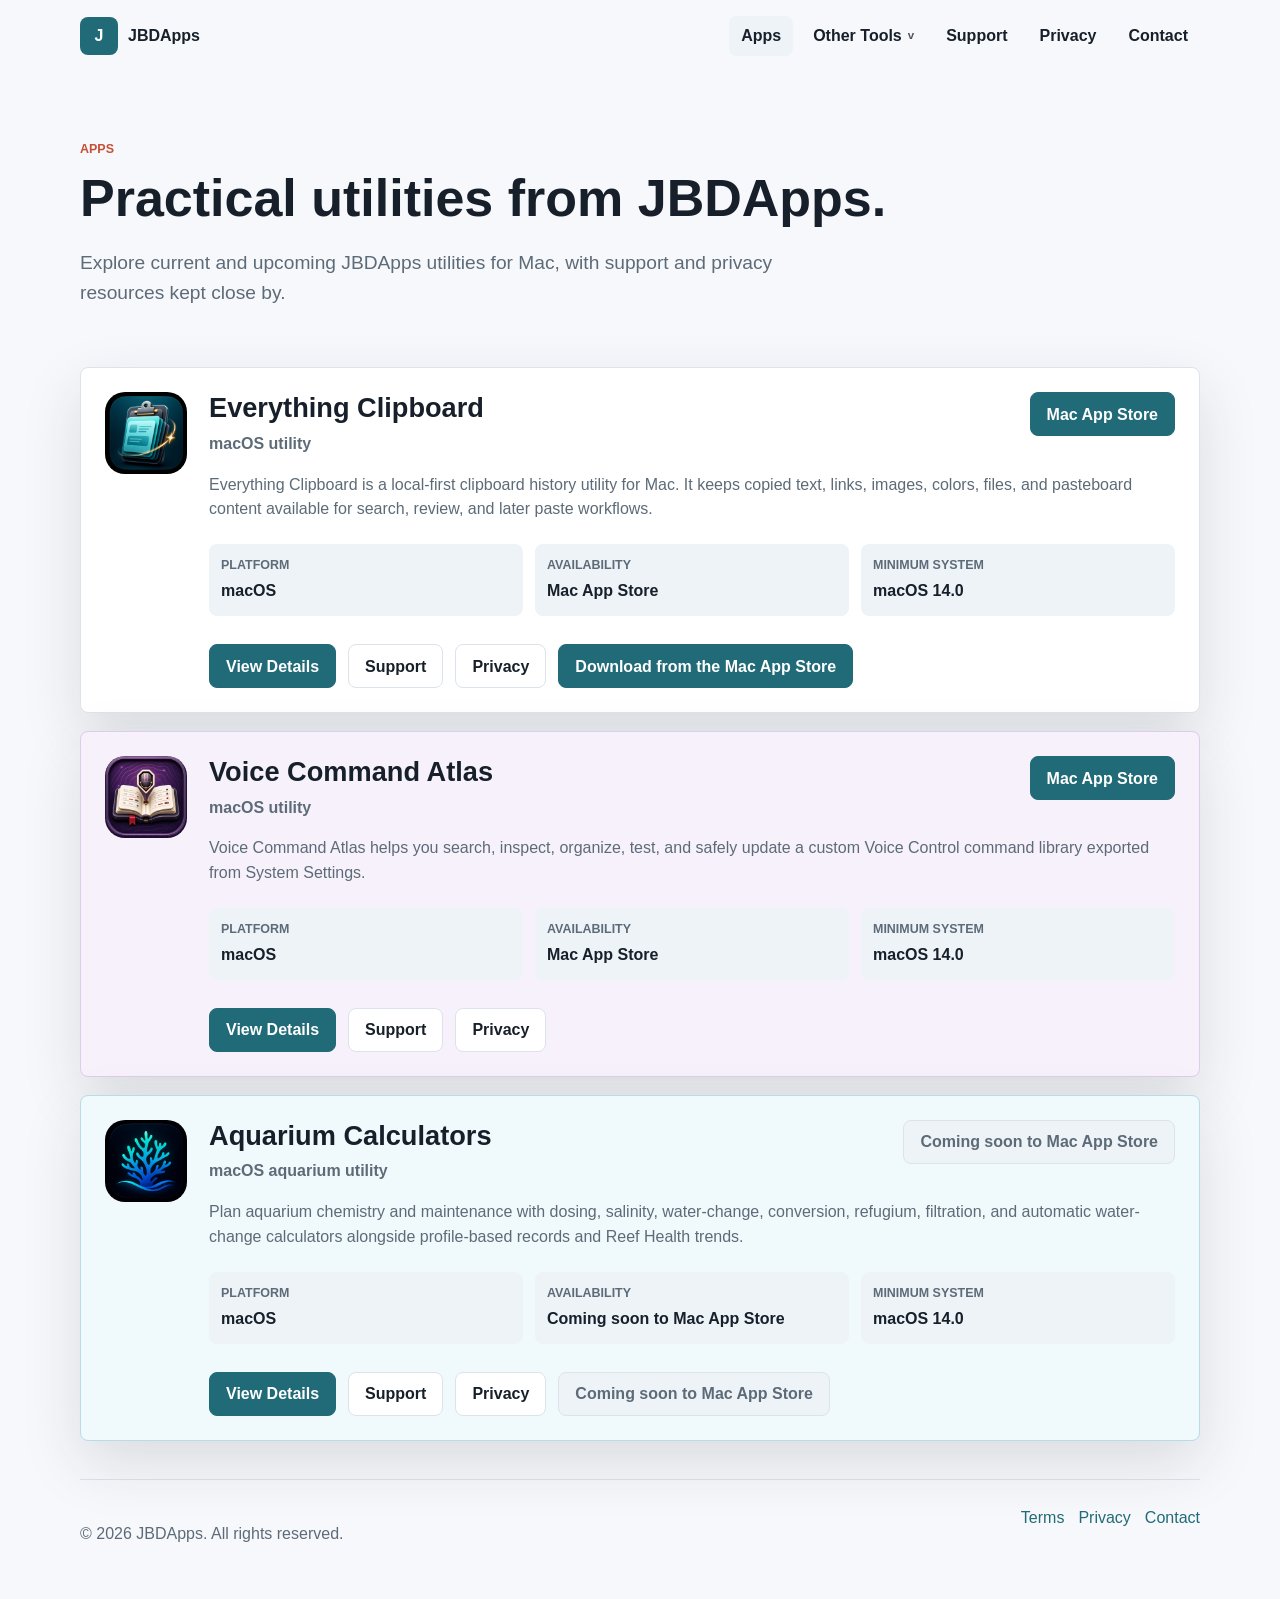
==== commit 629ee433: "Publish Aquarium Calculators account sync disclosures" ====
--- a/apps/index.html
+++ b/apps/index.html
@@ -33,6 +33,7 @@
           </button>
           <div class="nav-dropdown-panel" aria-label="Other tools submenu">
             <a href="/other-tools/">AppleScript</a>
+            <a href="/other-tools/aquarium-calculators/">Aquarium Calculators</a>
             <a href="/games/">Games</a>
           </div>
         </div>
